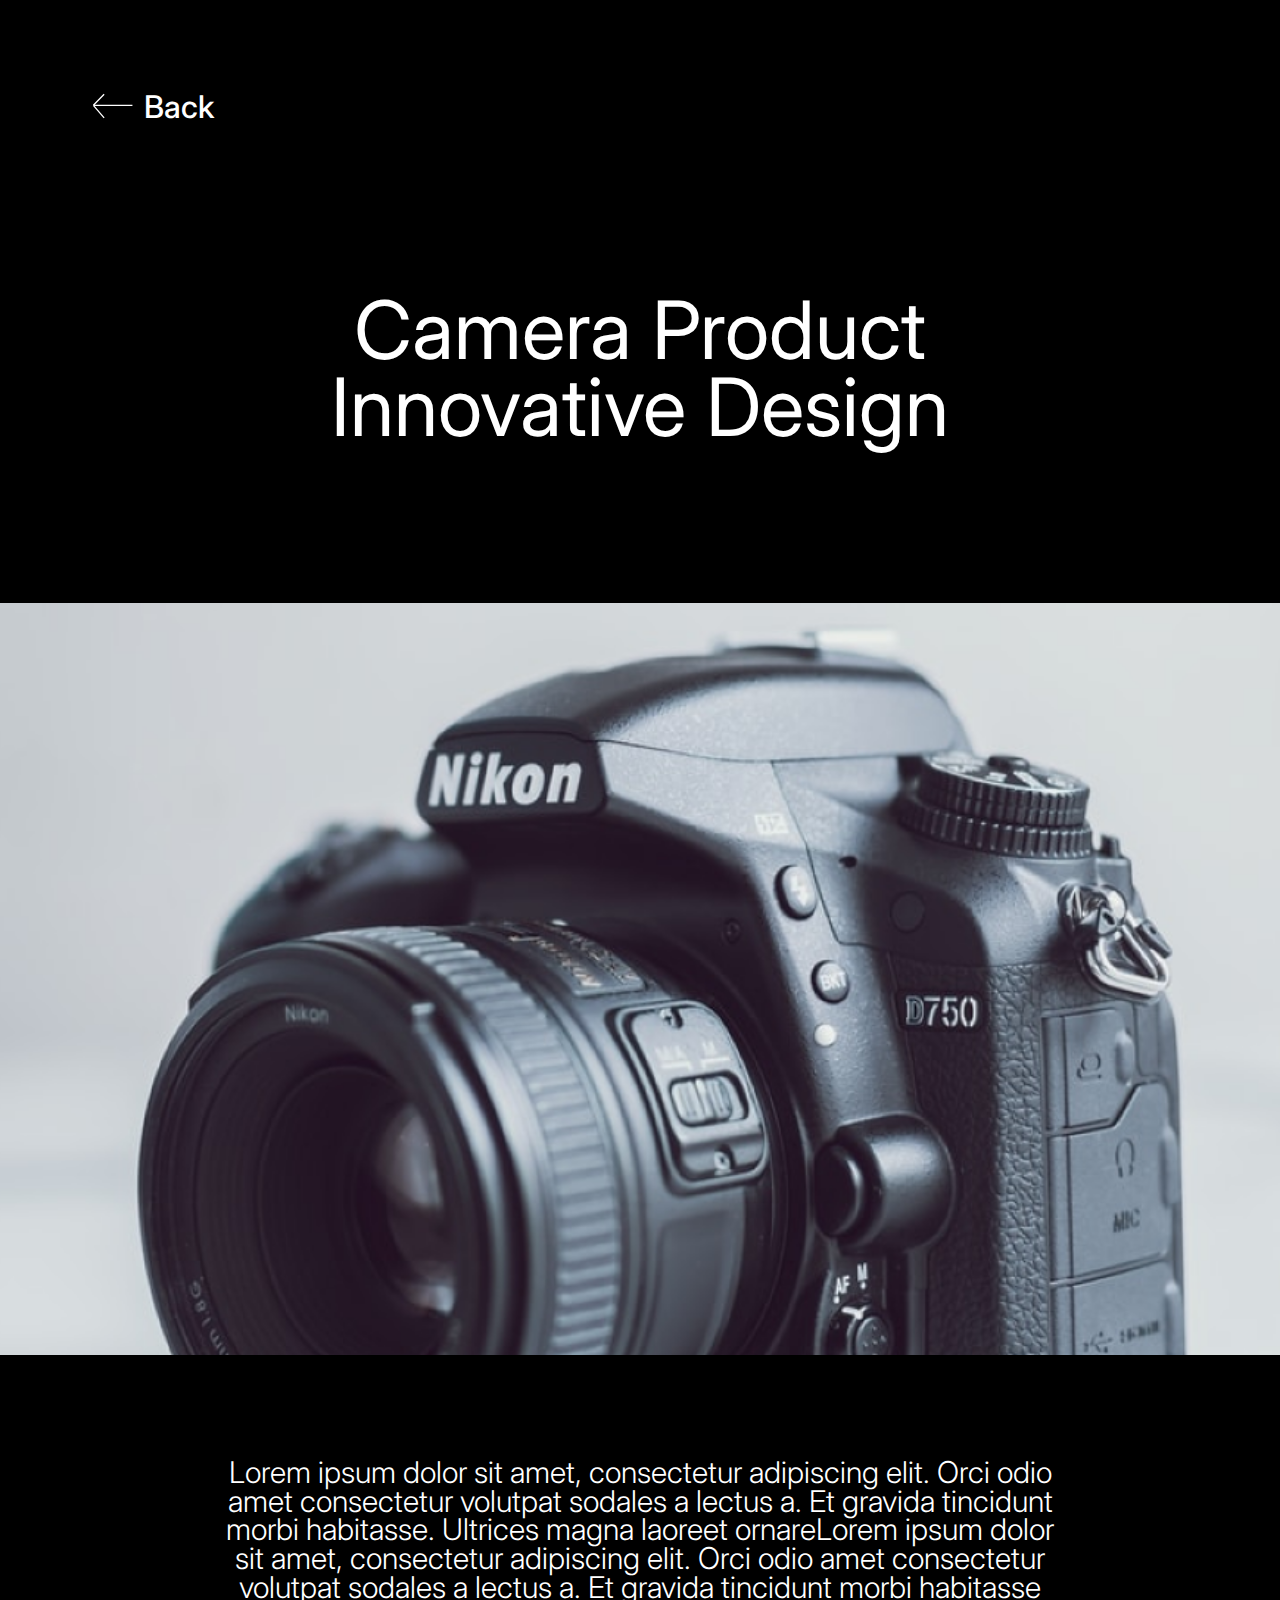
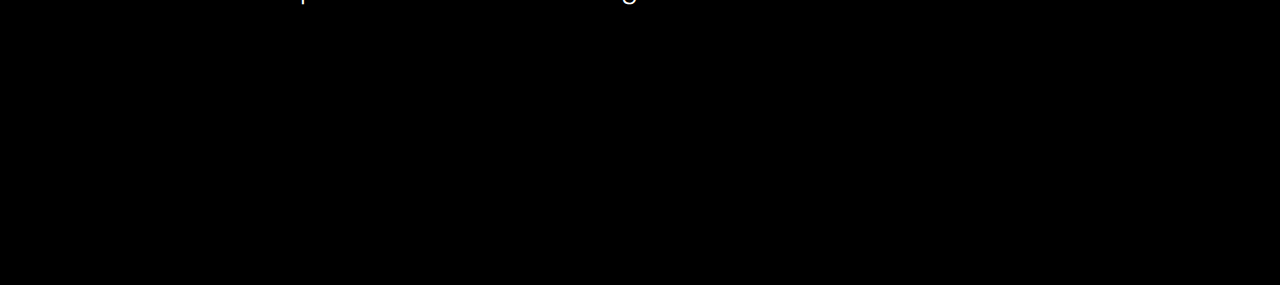
==== about.html @ 5da7264f "added new html file" ====
<!DOCTYPE html>
<html lang="en">
<head>
    <meta charset="UTF-8">
    <meta http-equiv="X-UA-Compatible" content="IE=edge">
    <meta name="viewport" content="width=device-width, initial-scale=1.0">
    <link rel="stylesheet" href="style.css">
    <title>About</title>
</head>
<body>
    <div class="main-container">
        <div class="back-container">
            <div class="arrow">
                <a href="index.html"><img src="/media/Vector 1.svg" alt="arrow" class="arrow-pic"></a>
            </div>
            <div class="back-link-container">
                <a href="index.html" class="back-link">Back</a>
            </div>
        </div>
        <div class="camera-container">
            <div class="camera-title">
                <h1 class="second-page-titles">Camera Product Innovative Design</h1>
            </div>
            <div class="camera-pic-container">
                <img src="media/Screenshot 2023-03-06 154849.png" alt="camera" class="camera-pic">
            </div>
            <div class="camera-text-container">
                <p class="camera-text">Lorem ipsum dolor sit amet, consectetur adipiscing elit. Orci odio amet consectetur volutpat sodales a lectus a. Et gravida tincidunt morbi habitasse. Ultrices magna laoreet ornareLorem ipsum dolor sit amet, consectetur adipiscing elit. Orci odio amet consectetur volutpat sodales a lectus a. Et gravida tincidunt morbi habitasse</p>
            </div>
        </div>
    </div>
</body>
</html>
---- style.css ----
@import url('https://fonts.googleapis.com/css2?family=Inter:wght@300;400;600&display=swap%27');

* {
    box-sizing: border-box;
    padding: 0;
    margin: 0;
}

header {
    display: flex;
    flex-direction: row;
    background-color: #000;
    color: #fff;
    height: 100px;
    width: 100%;
    align-items: center;
    justify-content: space-between;
    padding: 0 88.65px 0 84.55px;
}

.logo-text{
    font-family: 'Inter', sans-serif;
    font-style: normal;
    font-weight: 600;
    font-size: 22.15px;
    line-height: 26.81px;
}

.header-links{
    display: flex;
    width: 449px;
    height: 27px;
    justify-content: space-between;
}

.header-link{
    font-family: 'Inter', sans-serif;
    font-style: normal;
    text-decoration: none;
    color: #fff;
    font-weight: 400;
    font-size: 22.15px;
    line-height: 26.81px;
}

.first-text-container{
    display: flex;
    height: 350px;
    width: 100%;
    background-color: #000;
    justify-content: center;
    align-items: center;
}

.first-text{
    color: #fff;
    font-family: 'Inter', sans-serif;
    font-style: normal;
    width: 762.29px;
    height: auto;
    font-size: 34.84px;
    text-align: center;
}

.picture-portfolio{
    display: flex;
    justify-content: center;
    background-color: #000;
    width: 100%;
    flex-direction: column;
}

.picture-portfolio-title{
    display: flex;
    height: 250px;
    align-items: center;
    justify-content: center;
}

.first-page-title{
    color: #fff;
    font-family: 'Inter', sans-serif;
    font-style: normal;
    font-weight: 400;
    font-size: 96px;
    line-height: 91.7px;
}

.picture-portfolio-pics{
    display: grid;
    grid-template-columns: repeat(2, 1fr);
    padding: 0 200px;
}

.portfolio-pic-container {
    display: flex;
    justify-content: center;
    align-items: center;
}

.portfolio-img{
    height: 544.16px;
    width: 563.57px;
}

.about-container{
    display: flex;
    width: 100%;
    background-color: #000;
    height: auto;
    flex-direction: column; 
    padding: 505px 0 0;
}

.about-title{
    display: flex;
    justify-content: center;
}

.about-text-1{
    color: #fff;
    font-family: 'Inter', sans-serif;
    font-style: normal;
    font-weight: 300;
    font-size: 31.38px;
    line-height: 29.98px;
    text-align: center;
}

.about-text{
    display: flex;
    padding: 55.97px 220px 0;
}

.about-img{
    width: 279.32px;
    height: 374.46px;
}

.about-pics{
    display: flex;
    justify-content: center;
    flex-direction: row;
    padding: 40.72px 0 0;
}

.services-container{
    display: flex;
    width: 100%;
    background-color: #000;
    height: auto;
    flex-direction: column;
    padding: 343.18px 0 0;
    justify-content: center;
}

.service-box-1{
    display: flex;
    background-color: #F2F2F2;
    width: 558.51px;
    height: 516.95px;
    flex-direction: column;
    padding: 0 0 0 50px;
}

.services-title{
    display: flex;
    justify-content: center;
}

.service-boxes{
    display: grid;
    grid-template-columns: repeat(2, 1fr);
    padding: 97.78px 202px 0;
}

.service-box-title{
    display: flex;
    font-family: 'Inter', sans-serif;
    font-weight: 700;
    font-size: 60.84px;
    line-height: 58.12px;
    padding: 43.07px 0 0;
}

.service-box-descr{
    font-family: 'Inter', sans-serif;
    font-weight: 400;
    font-size: 26.86px;
    line-height: 25.66px;
    padding: 25.26px 0 0;
    text-align: left;
}

.quote-button{
    list-style: none;
    font-family: 'Inter', sans-serif;
    color: #000;
    font-weight: 400;
    font-size: 26.86px;
    line-height: 25.66px;
    padding: 73.81px 0 0;    
}

.service-box-2{
    display: flex;
    background-color: #E2E2E2;
    width: 558.51px;
    height: 516.95px;
    flex-direction: column;
    padding: 0 0 0 50px;
}

.service-box-3{
    display: flex;
    background-color: #C0C0C0;
    width: 558.51px;
    height: 516.95px;
    flex-direction: column;
    padding: 0 0 0 50px;
}

.service-box-4{
    display: flex;
    background-color: #B4B4B4;
    width: 558.51px;
    height: 516.95px;
    flex-direction: column;
    padding: 0 0 0 50px;
}

.contact-container{
    display: flex;
    width: 100%;
    background-color: #000;
    height: auto;
    flex-direction: column; 
    padding: 320.91px 0 0;
}

.contact-title{
    display: flex;
    justify-content: center;
}

.contact-text{
    font-family: 'Inter', sans-serif;
    color: #FFFFFF;
    font-weight: 400;
    font-size: 63.79px;
    line-height: 60.94px;
    text-align: center;
}

.contact-email{
    padding: 122.63px 0 0;
}

.contact-phone-num{
    padding: 0 0 258.4px;
}

footer{
    display: flex;
    width: 100%;
    background-color: #FFFFFF;
    height: 70px;
    align-items: center;
    padding: 0 90.15px 0 100.68px;
    justify-content: space-between;
}

a{
    text-decoration: none;
}

.footer-right-links{
    display: flex;
    width: 439px;
    justify-content: space-between;
}

.left-footer-link{
    font-family: 'Inter', sans-serif;
    color: #000;
    font-weight: 600;
    font-size: 20px;
    line-height: 19.1px;
}

.right-footer-link{
    font-family: 'Inter', sans-serif;
    color: #000;
    font-weight: 300;
    font-size: 20px;
    line-height: 19.1px;
}

.main-container{
    background-color: #000;
    width: 100%;
    height: auto;
}

.back-container{
    display: flex;
    flex-direction: row;
    padding: 89.09px 90.77px 0;
}

.arrow{
    display: flex;
    align-items: center;
}

.arrow-pic{
    color: #fff;
    width: 43.33px;
    height: 25.45px;
}

.back-link{
    font-family: 'Inter', sans-serif;
    color: #fff;
    text-decoration: none;
    font-weight: 500;
    font-size: 31.32px;
    line-height: 37.9px;
    padding: 0 10px 0;
}

.camera-title{
    padding: 165.21px 296.43px 0;
    display: flex;
    justify-content: center;
    text-align: center;
}

.second-page-titles{
    font-family: 'Inter', sans-serif;
    color: #fff;
    font-weight: 400;
    font-size: 80.47px;
    line-height: 76.87px;
}

.camera-pic-container{
    display: flex;
    justify-content: center;
    padding: 156.87px 0 102.85px;
}

.camera-pic{
    width: 1336.84px;
    height: 752.5px;
}

.camera-text-container{
    display: flex;
    justify-content: center;
    padding: 0 212.06px 283.42px;
    text-align: center;
}

.camera-text{
    font-family: 'Inter', sans-serif;
    color: #fff;
    font-weight: 300;
    font-size: 30px;
    line-height: 28.66px;
}
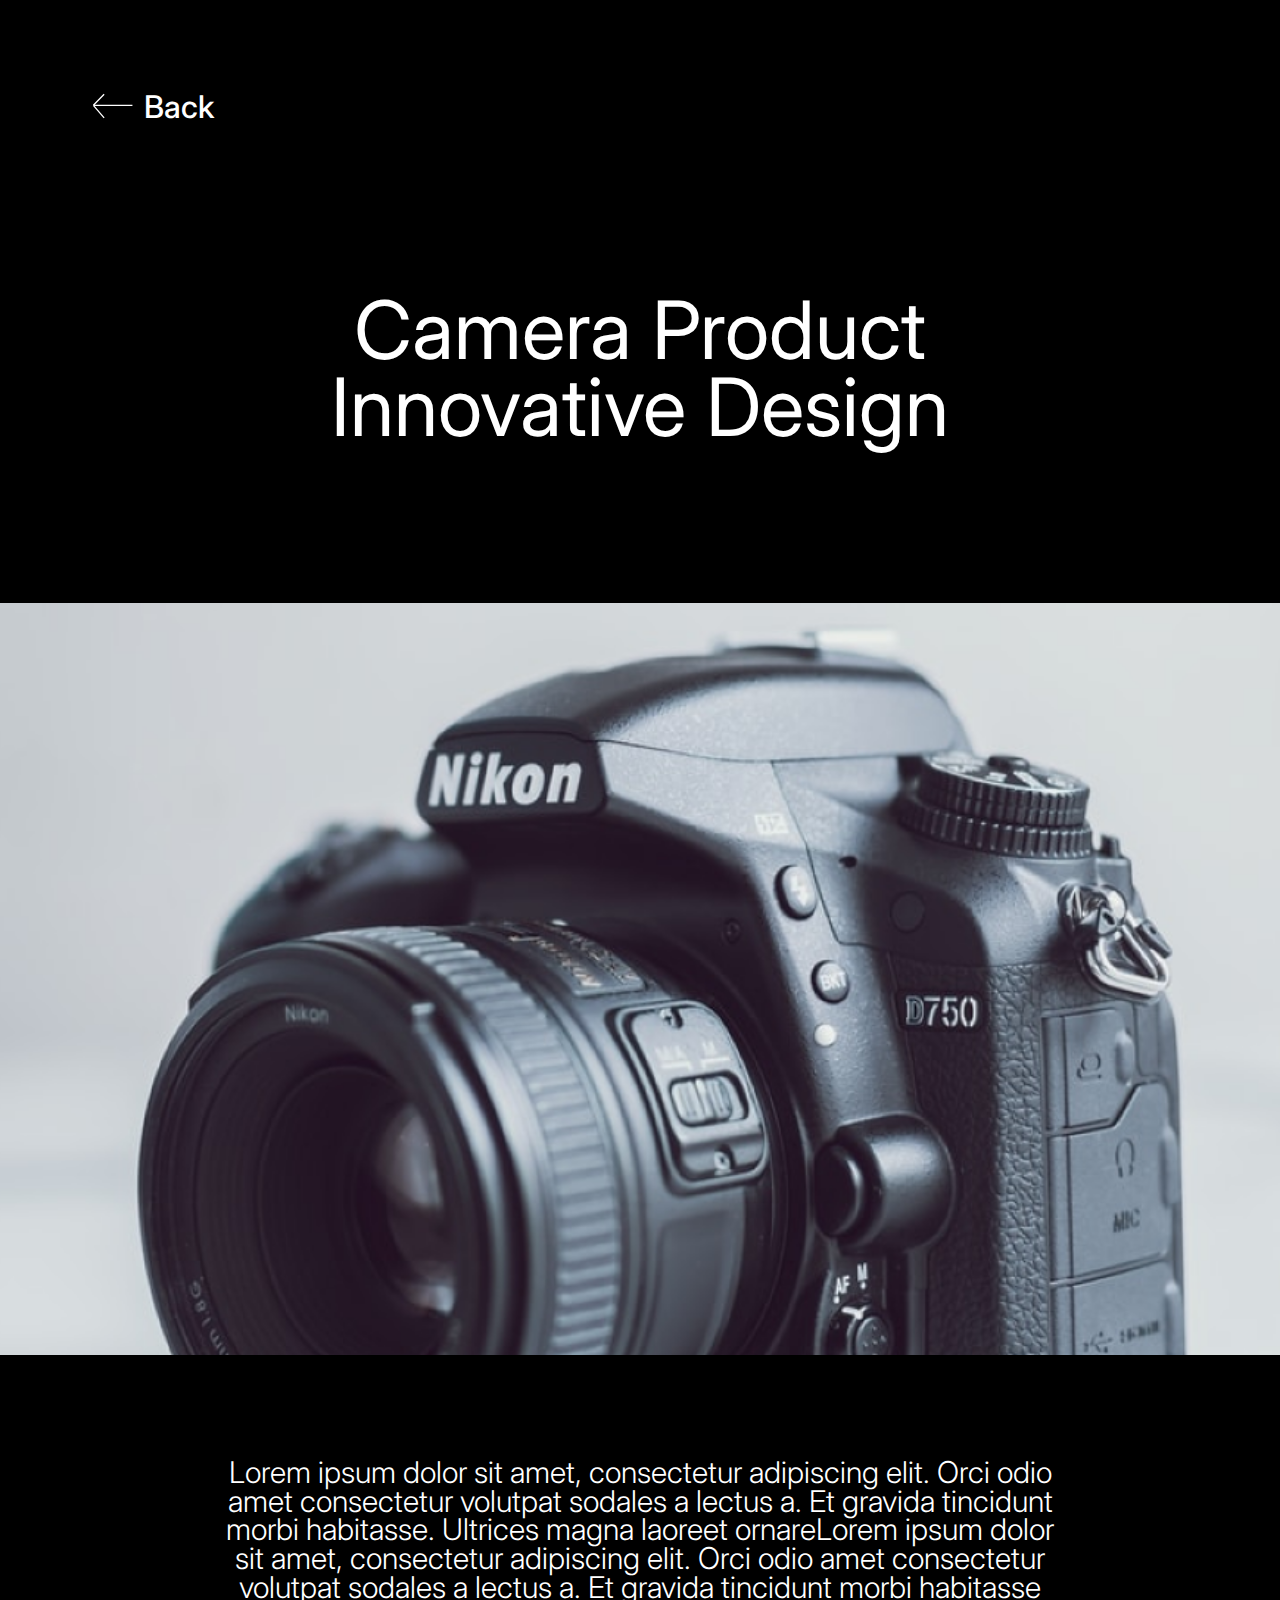
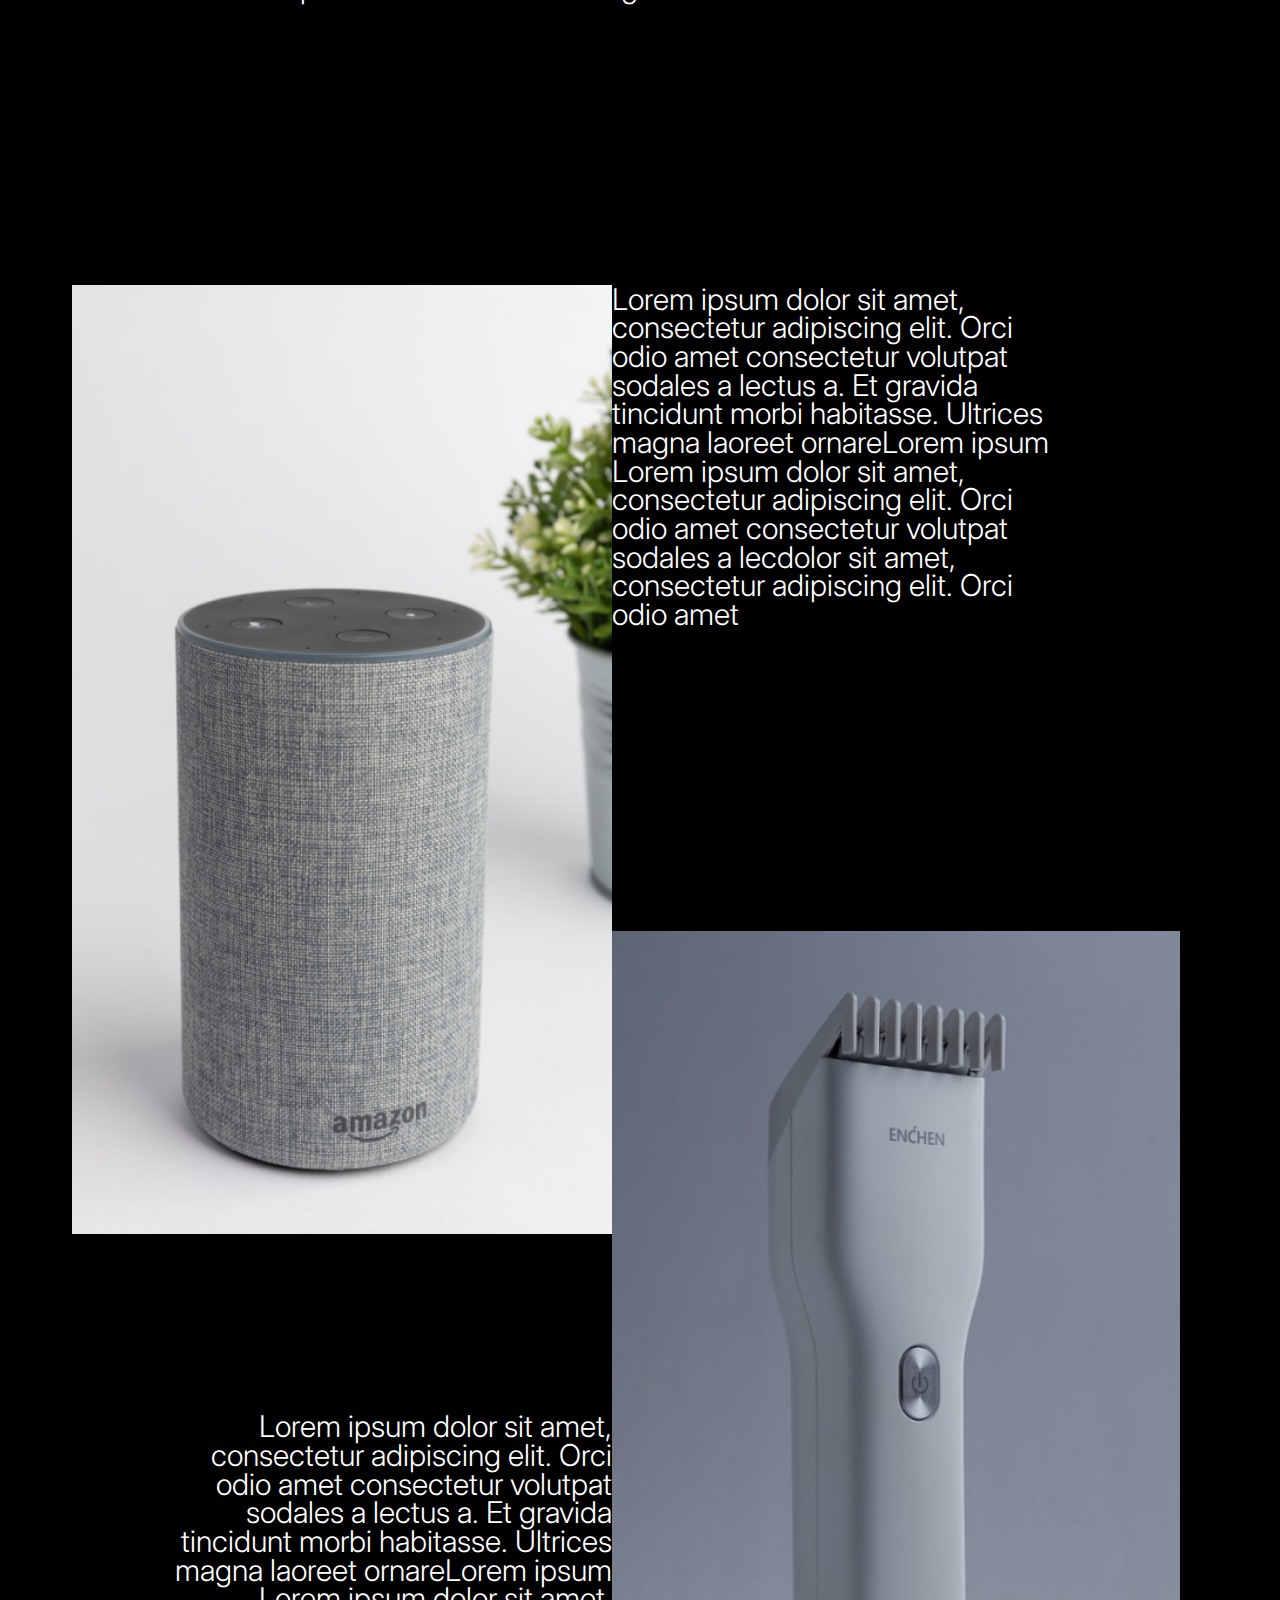
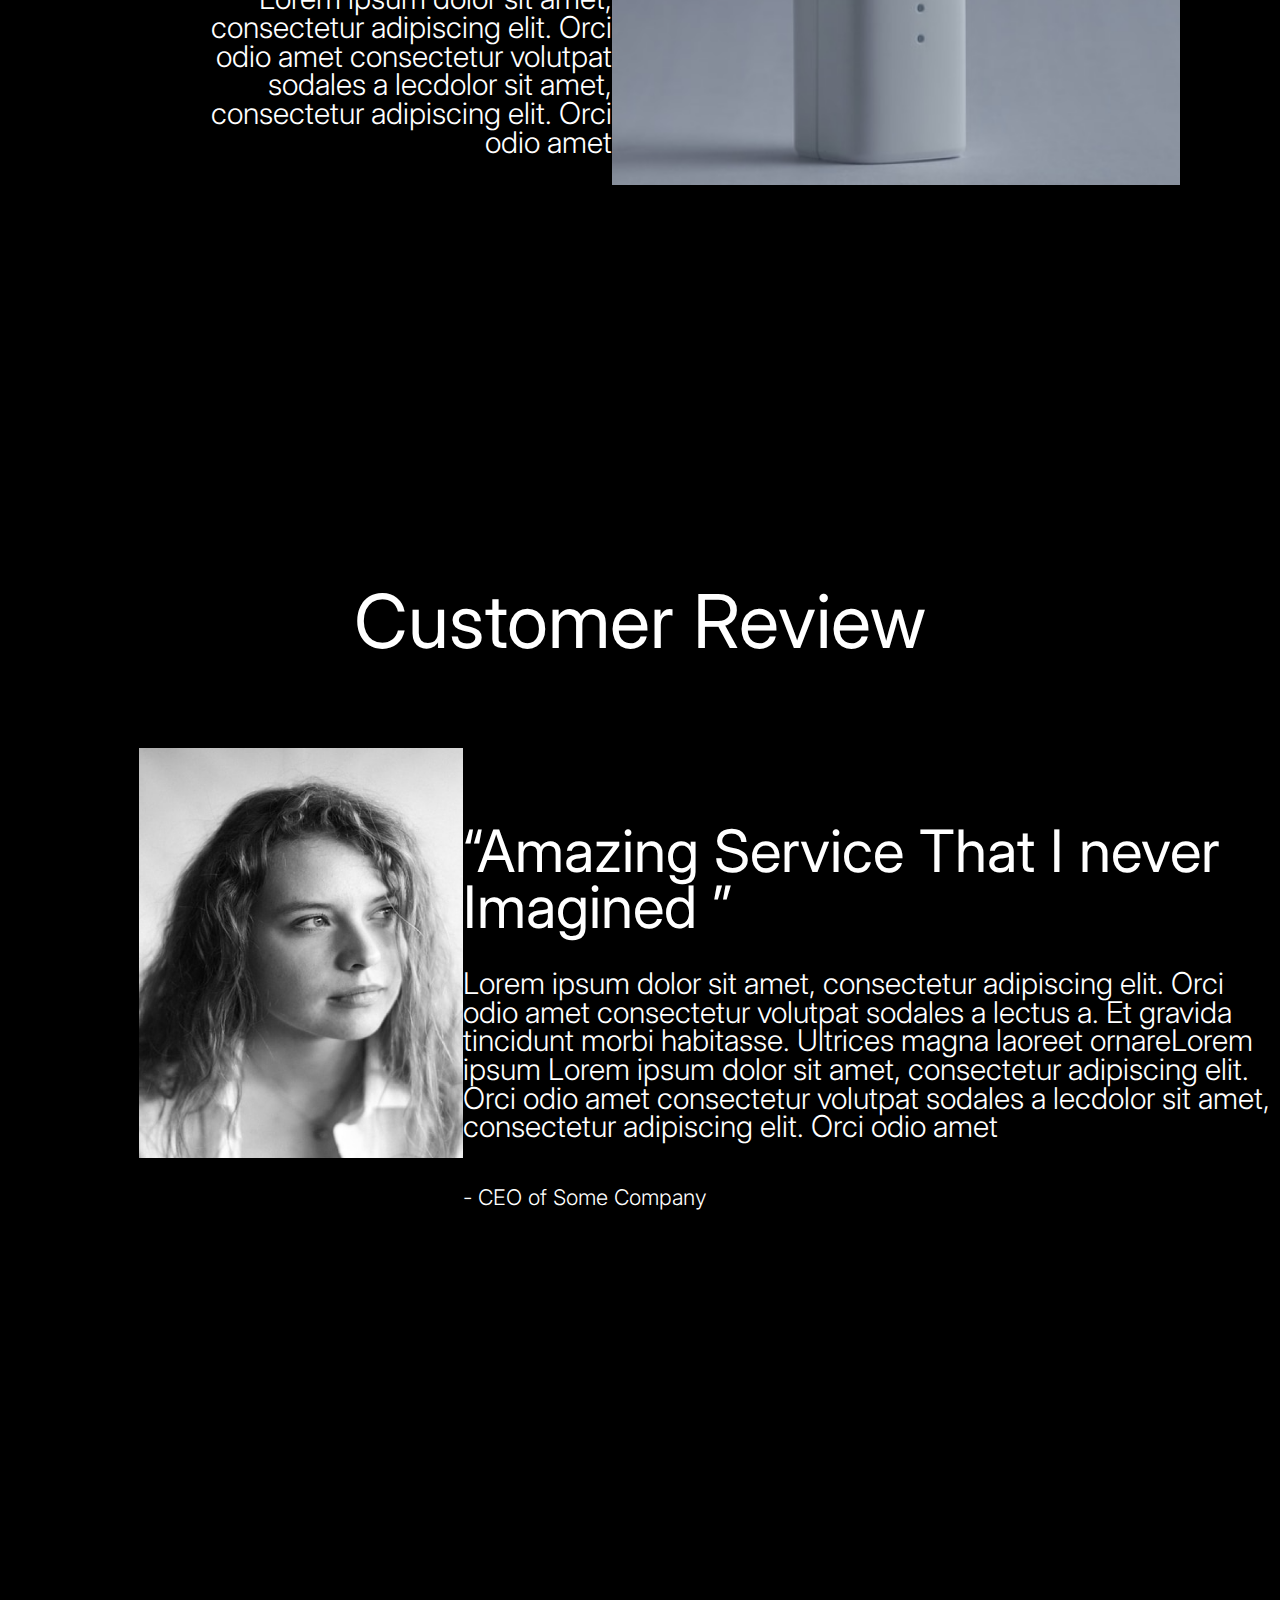
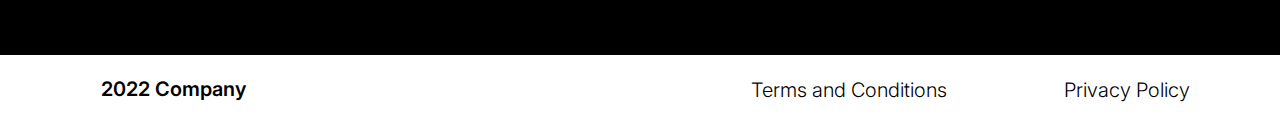
==== commit 28e8ced6: "website complete (veri buggy)" ====
--- a/about.html
+++ b/about.html
@@ -28,6 +28,48 @@
                 <p class="camera-text">Lorem ipsum dolor sit amet, consectetur adipiscing elit. Orci odio amet consectetur volutpat sodales a lectus a. Et gravida tincidunt morbi habitasse. Ultrices magna laoreet ornareLorem ipsum dolor sit amet, consectetur adipiscing elit. Orci odio amet consectetur volutpat sodales a lectus a. Et gravida tincidunt morbi habitasse</p>
             </div>
         </div>
+        <div class="pics-and-text-container">
+            <div class="column-1">
+                <div class="pics-and-text-1">
+                    <img src="media/scren.png" alt="amazon vibrator" class="picture-item">
+                </div>
+                <div class="pics-and-text-2">
+                    <p class="text-item">Lorem ipsum dolor sit amet, consectetur adipiscing elit. Orci odio amet consectetur volutpat sodales a lectus a. Et gravida tincidunt morbi habitasse. Ultrices magna laoreet ornareLorem ipsum Lorem ipsum dolor sit amet, consectetur adipiscing elit. Orci odio amet consectetur volutpat sodales a lecdolor sit amet, consectetur adipiscing elit. Orci odio amet</p>
+                </div>
+            </div>
+            <div class="column-2">
+                <div class="pics-and-text-3">
+                    <p class="text-item">Lorem ipsum dolor sit amet, consectetur adipiscing elit. Orci odio amet consectetur volutpat sodales a lectus a. Et gravida tincidunt morbi habitasse. Ultrices magna laoreet ornareLorem ipsum Lorem ipsum dolor sit amet, consectetur adipiscing elit. Orci odio amet consectetur volutpat sodales a lecdolor sit amet, consectetur adipiscing elit. Orci odio amet</p>
+                </div>
+                <div class="pics-and-text-4">
+                    <img src="media/scren2.png" alt="electric razor" class="picture-item-2">
+                </div>
+            </div>
+        </div>
+        <div class="customer-review-container">
+            <div class="customer-review-title-container">
+                <h1 class="customer-review-title">Customer Review</h1>
+            </div>
+            <div class="customer-review-columns">
+                <div class="customer-review-column-1">
+                    <img src="media/Screenshot 1.png" alt="woman" class="pic-of-woman">
+                </div>
+                <div class="customer-review-column-2">
+                    <h2 class="title-of-woman">“Amazing Service That I never Imagined ”</h2>
+                    <p class="long-woman-text">Lorem ipsum dolor sit amet, consectetur adipiscing elit. Orci odio amet consectetur volutpat sodales a lectus a. Et gravida tincidunt morbi habitasse. Ultrices magna laoreet ornareLorem ipsum Lorem ipsum dolor sit amet, consectetur adipiscing elit. Orci odio amet consectetur volutpat sodales a lecdolor sit amet, consectetur adipiscing elit. Orci odio amet</p>
+                    <p class="short-woman-text">- CEO of Some Company</p>
+                </div>
+            </div>
+        </div>
     </div>
+    <footer>
+        <div class="footer-left-links">
+            <a href="#" class="left-footer-link">2022 Company</a>
+        </div>
+        <div class="footer-right-links">
+            <a href="#" class="right-footer-link">Terms and Conditions</a>
+            <a href="#" class="right-footer-link">Privacy Policy</a>
+        </div>
+    </footer>
 </body>
 </html>--- a/style.css
+++ b/style.css
@@ -368,4 +368,132 @@
     font-weight: 300;
     font-size: 30px;
     line-height: 28.66px;
+}
+
+.picture-item{
+    width: 539.66px;
+    height: 949.51px;
+}
+
+.picture-item-2{
+    width: 567.94px;
+    height: 853.92px;
+}
+
+.text-item{
+    font-family: 'Inter', sans-serif;
+    color: #fff;
+    font-weight: 300;
+    font-size: 30px;
+    line-height: 28.66px;
+    width: 438.69px;
+    height: 377.11px;
+}
+
+.column-1{
+    width: 665.28px;
+    display: flex;
+    flex-direction: column;
+}
+
+.column-2{
+    width: 725.95px;
+    display: flex;
+    flex-direction: column;
+}
+
+.pics-and-text-container{
+    display: flex;
+    height: 1504.68px;
+    justify-content: space-between;
+}
+
+.pics-and-text-1{
+    display: flex;
+    justify-content: flex-end;
+}
+
+.pics-and-text-2{
+    display: flex;
+    text-align: right;
+    justify-content: right;
+    padding: 178.06px 0 0;
+}
+
+.pics-and-text-4{
+    padding: 269.54px 0 0;
+}
+
+.customer-review-container{
+    display: flex;
+    flex-direction: column;
+    justify-content: center;
+    padding: 396.4px 0 366.5px;
+}
+
+.customer-review-title-container{
+    display: flex;
+    justify-content: center;
+    padding: 0 0 90.89px;
+}
+
+.customer-review-title{
+    font-family: 'Inter', sans-serif;
+    color: #fff;
+    font-weight: 400;
+    font-size: 74.36px;
+    line-height: 71.03px;
+}
+
+.pic-of-woman{
+    display: flex;
+    width: 323.42px;
+    height: 409.94px;
+}
+
+.customer-review-columns{
+    display: flex;
+    flex-direction: row;
+    justify-content: space-between;
+}
+
+.customer-review-column-1{
+    display: flex;
+    justify-content: flex-end;
+    width: 496.91px;
+    height: 541.13px;
+}
+
+.customer-review-column-2{
+    width: 877.48px;
+    height: 541.13px;
+}
+
+.title-of-woman{
+    font-family: 'Inter', sans-serif;
+    color: #fff;
+    font-weight: 400;
+    font-size: 58.55px;
+    line-height: 55.93px;
+    padding: 75.23px 0 0;
+    text-align: left;
+}
+
+.long-woman-text{
+    font-family: 'Inter', sans-serif;
+    color: #fff;
+    font-weight: 300;
+    font-size: 30px;
+    line-height: 28.66px;
+    padding: 34.16px 0 0;
+    text-align: left;
+}
+
+.short-woman-text{
+    font-family: 'Inter', sans-serif;
+    color: #fff;
+    font-weight: 300;
+    font-size: 21.59px;
+    line-height: 20.63px;
+    padding: 46px 0 0;
 }